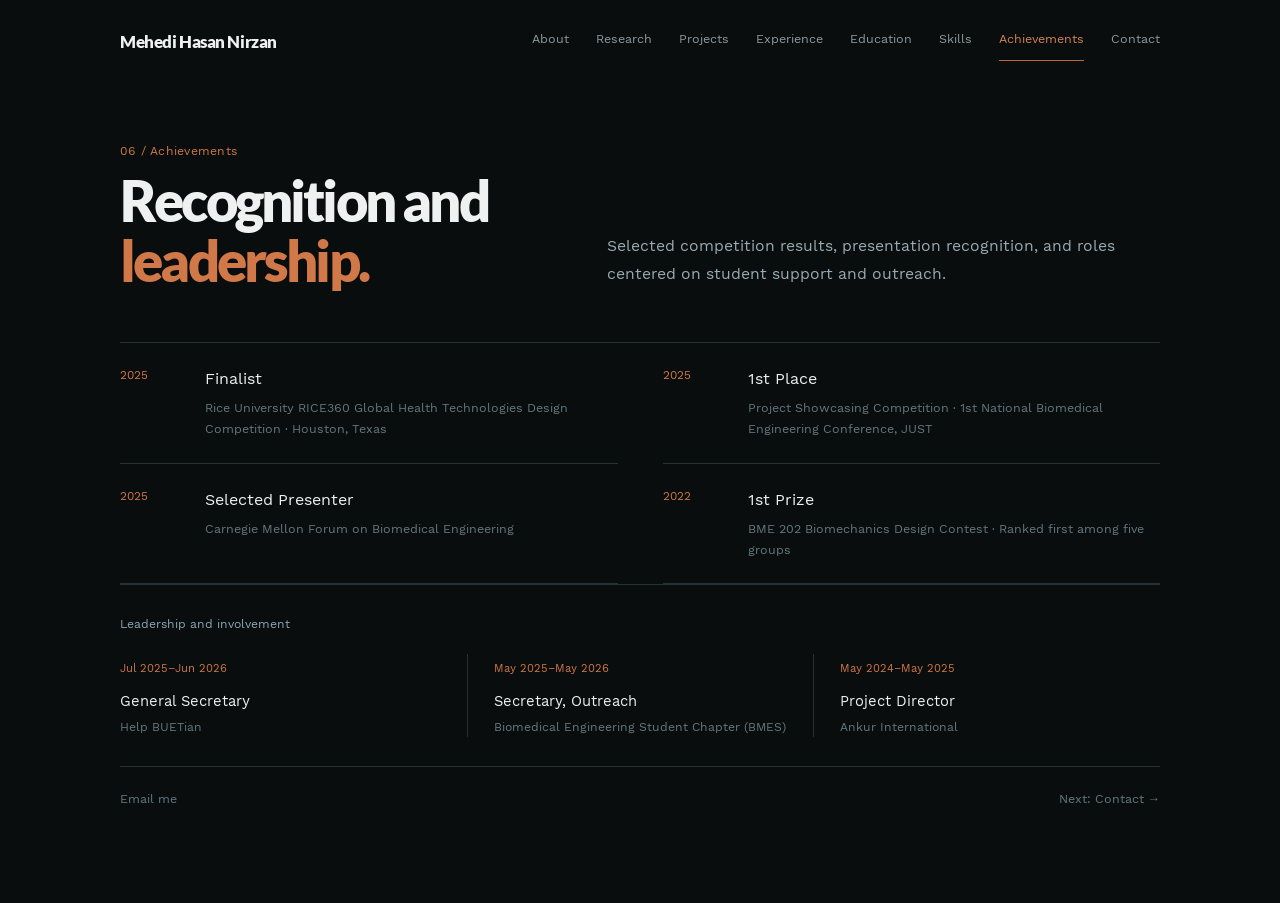
==== achievements/index.html @ de8d0cbc "Remove index.html from displayed URLs" ====
<!doctype html>
<html lang="en">
<head>
  <meta charset="utf-8" />
  <meta name="viewport" content="width=device-width, initial-scale=1" />
  <meta name="description" content="Selected awards, presentation recognition, leadership, and involvement." />
  <meta name="theme-color" content="#090d0e" />
  <link rel="icon" href="../assets/favicon.svg" type="image/svg+xml" />
  <link rel="stylesheet" href="../styles.css" />
  <title>Achievements — Mehedi Hasan Nirzan</title>
<script>
  if (location.pathname.endsWith('/index.html')) {
    history.replaceState(
      null,
      '',
      location.pathname.replace(/index\.html$/, '')
    );
  }
</script>
<script>
  if (location.pathname.endsWith('/index.html')) {
    history.replaceState(
      null,
      '',
      location.pathname.replace(/index\.html$/, '')
    );
  }
</script>
<script>
  if (location.pathname.endsWith('/index.html')) {
    history.replaceState(
      null,
      '',
      location.pathname.replace(/index\.html$/, '')
    );
  }
</script>
</head>
<body>
  <a class="skip-link" href="#main-content">Skip to content</a>
  <header class="site-header">
    <div class="header-row">
      <a class="brand" href="/">Mehedi Hasan Nirzan</a>
      <nav class="site-nav" aria-label="Portfolio sections">
        <a href="/">About</a>
        <a href="/research/">Research</a>
        <a href="/projects/">Projects</a>
        <a href="/experience/">Experience</a>
        <a href="/education/">Education</a>
        <a href="/skills/">Skills</a>
        <a href="/achievements/" aria-current="page">Achievements</a>
        <a href="/contact/">Contact</a>
      </nav>
    </div>
  </header>
  <main class="page-screen" id="main-content">
    <header class="page-head">
      <div><p class="page-kicker">06 / Achievements</p><h1>Recognition and <span>leadership.</span></h1></div>
      <p class="page-intro">Selected competition results, presentation recognition, and roles centered on student support and outreach.</p>
    </header>
    <section class="achievement-grid" aria-label="Awards and recognition">
      <article class="achievement-item"><span class="achievement-year">2025</span><div><h2>Finalist</h2><p>Rice University RICE360 Global Health Technologies Design Competition · Houston, Texas</p></div></article>
      <article class="achievement-item"><span class="achievement-year">2025</span><div><h2>1st Place</h2><p>Project Showcasing Competition · 1st National Biomedical Engineering Conference, JUST</p></div></article>
      <article class="achievement-item"><span class="achievement-year">2025</span><div><h2>Selected Presenter</h2><p>Carnegie Mellon Forum on Biomedical Engineering</p></div></article>
      <article class="achievement-item"><span class="achievement-year">2022</span><div><h2>1st Prize</h2><p>BME 202 Biomechanics Design Contest · Ranked first among five groups</p></div></article>
    </section>
    <section class="page-section" aria-labelledby="leadership-heading">
      <p class="section-label" id="leadership-heading">Leadership and involvement</p>
      <div class="leadership-grid">
        <article class="leadership-item"><span>Jul 2025–Jun 2026</span><h3>General Secretary</h3><p>Help BUETian</p></article>
        <article class="leadership-item"><span>May 2025–May 2026</span><h3>Secretary, Outreach</h3><p>Biomedical Engineering Student Chapter (BMES)</p></article>
        <article class="leadership-item"><span>May 2024–May 2025</span><h3>Project Director</h3><p>Ankur International</p></article>
      </div>
    </section>
    <footer class="page-footer">
      <a href="mailto:amimehedihasannirzan1010@gmail.com">Email me</a>
      <a href="/contact/">Next: Contact →</a>
    </footer>
  </main>
</body>
</html>
---- styles.css ----
@font-face {
  font-family: "Work Sans";
  font-style: normal;
  font-weight: 400;
  font-display: swap;
  src: url("assets/fonts/work-sans-regular.woff2") format("woff2");
}

@font-face {
  font-family: "Lato";
  font-style: normal;
  font-weight: 900;
  font-display: swap;
  src: url("assets/fonts/lato-black.woff2") format("woff2");
}

:root {
  --bg: #090d0e;
  --surface: #101617;
  --text: #eef1f0;
  --muted: #9aabb3;
  --quiet: #657981;
  --line: #263135;
  --orange: #bf6738;
  --orange-soft: #d07848;
  --orange-hover: #cf7443;
  --blue: #8ea8b4;
  --content: 1040px;
}

*, *::before, *::after { box-sizing: border-box; }
html { color-scheme: dark; scroll-behavior: smooth; }
body {
  min-width: 320px;
  min-height: 100vh;
  margin: 0;
  background: var(--bg);
  color: var(--text);
  font-family: "Work Sans", Arial, sans-serif;
  font-size: 16px;
  line-height: 1.65;
  -webkit-font-smoothing: antialiased;
}

a { color: inherit; text-decoration: none; }
img { display: block; max-width: 100%; }
:focus-visible { outline: 3px solid #d5a081; outline-offset: 4px; }

.skip-link {
  position: fixed;
  top: 9px;
  left: 9px;
  z-index: 99;
  padding: 8px 12px;
  transform: translateY(-160%);
  background: var(--text);
  color: var(--bg);
}
.skip-link:focus { transform: none; }

.site-header {
  width: min(calc(100% - 44px), var(--content));
  margin: 0 auto;
  padding: 24px 0 17px;
}

.header-row { display: flex; align-items: center; justify-content: space-between; gap: 30px; }
.brand { flex: none; font-family: "Lato", Arial, sans-serif; font-size: 1.08rem; letter-spacing: -.025em; }
.site-nav { display: flex; justify-content: flex-end; gap: 0 27px; color: #909ba0; font-size: .78rem; }
.site-nav a { position: relative; flex: none; padding: 5px 0 11px; transition: color 150ms ease; }
.site-nav a:hover { color: var(--text); }
.site-nav a[aria-current="page"] { color: #d58455; }
.site-nav a[aria-current="page"]::after {
  position: absolute;
  right: 0;
  bottom: 0;
  left: 0;
  height: 1px;
  background: var(--orange);
  content: "";
}

.screen {
  display: grid;
  grid-template-rows: minmax(460px, 1fr) auto;
  width: min(calc(100% - 44px), var(--content));
  min-height: calc(100vh - 75px);
  margin: 0 auto;
}

.hero {
  display: grid;
  grid-template-columns: minmax(0, 1fr) 166px;
  gap: clamp(55px, 11vw, 135px);
  align-items: center;
  padding: 45px 0 54px;
}

.kicker { margin: 0 0 18px; color: var(--blue); font-size: .82rem; }
.hero h1 {
  margin: 0;
  font-family: "Lato", Arial, sans-serif;
  font-size: clamp(3.15rem, 6vw, 4.5rem);
  letter-spacing: -.055em;
  line-height: .94;
}
.hero h1 span { display: block; margin-top: 7px; color: var(--orange-soft); }
.introduction { max-width: 660px; margin: 28px 0 0; color: var(--muted); font-size: 1rem; line-height: 1.75; }
.introduction strong { color: var(--text); font-weight: 400; }

.actions { display: flex; flex-wrap: wrap; gap: 17px 24px; align-items: center; margin-top: 31px; }
.primary-action {
  display: inline-flex;
  min-height: 47px;
  align-items: center;
  padding: 0 22px;
  border-radius: 999px;
  background: var(--orange);
  color: #fff9f5;
  font-size: .85rem;
  font-weight: 700;
  transition: background 150ms ease, transform 150ms ease;
}
.primary-action:hover { transform: translateY(-2px); background: var(--orange-hover); }
.text-action { padding: 7px 0 4px; border-bottom: 1px solid #49565b; color: #9fadb4; font-size: .83rem; }
.text-action:hover { border-color: var(--orange); color: var(--text); }

.focus-list { display: flex; flex-wrap: wrap; gap: 9px 23px; margin: 35px 0 0; padding: 0; color: var(--quiet); font-size: .75rem; list-style: none; }
.focus-list li { position: relative; padding-left: 13px; }
.focus-list li::before { position: absolute; top: .62em; left: 0; width: 4px; height: 4px; border-radius: 50%; background: var(--orange); content: ""; }

.portrait-wrap { align-self: start; margin: 31px 0 0; }
.portrait { overflow: hidden; width: 100%; aspect-ratio: 1; border: 2px solid #324044; border-radius: 50%; background: #111718; }
.portrait img { width: 100%; height: 100%; object-fit: cover; object-position: center; }
.portrait-meta { margin: 15px 0 0; color: var(--quiet); font-size: .75rem; line-height: 1.5; text-align: center; }

.status {
  display: grid;
  grid-template-columns: minmax(230px, .9fr) repeat(2, minmax(220px, .75fr));
  padding: 27px 0 31px;
  border-top: 1px solid var(--line);
}
.status-heading { padding-right: 35px; }
.status-label { margin: 0 0 7px; color: #d17a4b; font-size: .75rem; }
.status-heading h2 { margin: 0; font-family: "Lato", Arial, sans-serif; font-size: clamp(1.55rem, 2.8vw, 2.05rem); letter-spacing: -.035em; line-height: 1.05; }
.role { display: grid; grid-template-columns: 10px 1fr; gap: 14px; padding: 2px 30px; border-left: 1px solid var(--line); }
.role-dot { width: 5px; height: 5px; margin-top: 9px; border-radius: 50%; background: var(--orange); }
.role h3 { margin: 0; font-size: .95rem; font-weight: 400; }
.role p { margin: 6px 0 0; color: var(--quiet); font-size: .78rem; }
.role time { display: block; margin-top: 12px; color: #9aa8ae; font-size: .76rem; }

/* Inner pages: open, line-led layouts without outlined cards. */
.page-screen {
  width: min(calc(100% - 44px), var(--content));
  min-height: calc(100vh - 75px);
  margin: 0 auto;
  padding: clamp(48px, 7vh, 76px) 0 32px;
}
.page-head {
  display: grid;
  grid-template-columns: minmax(300px, .86fr) minmax(360px, 1.14fr);
  gap: 70px;
  align-items: end;
  padding-bottom: clamp(34px, 6vh, 58px);
}
.page-kicker { margin: 0 0 12px; color: var(--orange-soft); font-size: .76rem; letter-spacing: .02em; }
.page-head h1 { margin: 0; font-family: "Lato", Arial, sans-serif; font-size: clamp(2.45rem, 4.4vw, 3.55rem); letter-spacing: -.05em; line-height: .98; }
.page-head h1 span { display: block; margin-top: 5px; color: var(--orange-soft); }
.page-intro { max-width: 560px; margin: 0; color: var(--muted); font-size: .98rem; line-height: 1.78; }
.section-label { margin: 0 0 20px; color: var(--blue); font-size: .76rem; }
.page-section { padding: 29px 0; border-top: 1px solid var(--line); }
.page-section > h2 { margin: 0 0 22px; font-family: "Lato", Arial, sans-serif; font-size: 1.55rem; letter-spacing: -.035em; }
.page-footer { display: flex; justify-content: space-between; gap: 24px; padding: 22px 0 4px; border-top: 1px solid var(--line); color: var(--quiet); font-size: .78rem; }
.page-footer a:hover { color: var(--text); }
.meta { color: var(--quiet); font-size: .76rem; }
.accent-link { display: inline-block; margin-top: 12px; padding-bottom: 2px; border-bottom: 1px solid #47555a; color: #b6c0c4; font-size: .78rem; }
.accent-link:hover { border-color: var(--orange); color: var(--text); }

.research-objective { display: grid; grid-template-columns: 180px 1fr; gap: 34px; align-items: start; padding: 25px 0; border-top: 1px solid var(--line); }
.research-objective span { color: var(--orange-soft); font-size: .76rem; }
.research-objective p { max-width: 760px; margin: 0; color: var(--text); font-size: 1.08rem; line-height: 1.65; }
.focus-grid { display: grid; grid-template-columns: repeat(4, 1fr); }
.focus-item { min-width: 0; padding: 0 22px; border-left: 1px solid var(--line); }
.focus-item:first-child { padding-left: 0; border-left: 0; }
.focus-item:last-child { padding-right: 0; }
.item-number { display: block; margin-bottom: 14px; color: var(--orange-soft); font-size: .72rem; }
.focus-item h2, .skill-item h2, .project-item h2 { margin: 0; font-size: .98rem; font-weight: 400; line-height: 1.35; }
.focus-item p, .skill-item p, .project-item p { margin: 10px 0 0; color: var(--quiet); font-size: .79rem; line-height: 1.65; }
.workflow { display: grid; grid-template-columns: repeat(4, 1fr); counter-reset: step; }
.workflow-step { position: relative; padding-right: 28px; }
.workflow-step::after { position: absolute; top: 13px; right: 10px; color: #536268; content: "→"; }
.workflow-step:last-child::after { display: none; }
.workflow-step span { color: var(--orange-soft); font-size: .7rem; }
.workflow-step h3 { margin: 7px 0 0; font-size: .9rem; font-weight: 400; }
.workflow-step p { margin: 3px 0 0; color: var(--quiet); font-size: .76rem; }

.featured-project { display: grid; grid-template-columns: minmax(0, 1.45fr) minmax(220px, .55fr); gap: 55px; padding: 29px 0; border-top: 1px solid var(--line); }
.project-meta { display: flex; justify-content: space-between; gap: 15px; margin-bottom: 10px; color: var(--orange-soft); font-size: .72rem; }
.featured-project h2 { max-width: 720px; margin: 0; font-family: "Lato", Arial, sans-serif; font-size: clamp(1.5rem, 2.5vw, 2rem); letter-spacing: -.035em; line-height: 1.15; }
.featured-project p { margin: 14px 0 0; color: var(--muted); font-size: .84rem; line-height: 1.7; }
.featured-project .supervisor { color: var(--quiet); font-size: .75rem; }
.tag-list { display: flex; flex-wrap: wrap; gap: 7px 15px; margin-top: 17px; color: #a8b4b9; font-size: .72rem; }
.tag-list span::before { margin-right: 6px; color: var(--orange); content: "•"; }
.project-workflow { padding-left: 30px; border-left: 1px solid var(--line); }
.project-workflow div { display: grid; grid-template-columns: 28px 1fr; gap: 10px; padding: 9px 0; }
.project-workflow span { color: var(--orange-soft); font-size: .7rem; }
.project-workflow small { display: block; color: var(--quiet); font-size: .68rem; }
.project-workflow strong { display: block; margin-top: 2px; font-size: .78rem; font-weight: 400; }
.project-grid { display: grid; grid-template-columns: repeat(3, 1fr); gap: 0 28px; }
.project-item { padding: 21px 0 24px; border-top: 1px solid var(--line); }
.project-item:nth-child(-n+3) { border-top: 0; }
.project-item .tag-list { margin-top: 12px; }

.timeline { border-top: 1px solid var(--line); }
.timeline-item { display: grid; grid-template-columns: 175px 1fr; gap: 42px; padding: 28px 0; border-bottom: 1px solid var(--line); }
.timeline-date { color: var(--orange-soft); font-size: .76rem; }
.timeline-role { margin: 0; color: var(--blue); font-size: .74rem; }
.timeline-item h2 { margin: 4px 0 0; font-size: 1.12rem; font-weight: 400; }
.timeline-item h2 a:hover { color: var(--orange-soft); }
.timeline-item p:last-child { max-width: 700px; margin: 9px 0 0; color: var(--quiet); font-size: .83rem; }

.education-list { border-top: 1px solid var(--line); }
.education-entry { display: grid; grid-template-columns: 175px 1fr; gap: 42px; padding: 27px 0; border-bottom: 1px solid var(--line); }
.education-date { color: var(--orange-soft); font-size: .76rem; }
.education-level { margin: 0; color: var(--blue); font-size: .74rem; }
.education-entry h2 { margin: 4px 0 0; font-size: 1.12rem; font-weight: 400; }
.education-degree { margin: 6px 0 0; color: var(--muted); font-size: .84rem; }
.education-location { margin: 3px 0 0; color: var(--quiet); font-size: .75rem; }
.academic-facts { display: flex; flex-wrap: wrap; gap: 10px 22px; margin-top: 12px; color: #a8b4b9; font-size: .74rem; }
.thesis-line { margin: 13px 0 0; color: var(--muted); font-size: .78rem; line-height: 1.6; }
.thesis-line strong { color: var(--text); font-weight: 400; }
.coursework { margin: 13px 0 0; color: var(--quiet); font-size: .74rem; line-height: 1.65; }

.skill-grid { display: grid; grid-template-columns: repeat(3, 1fr); border-top: 1px solid var(--line); }
.skill-item { min-width: 0; padding: 24px 27px 28px; border-bottom: 1px solid var(--line); border-left: 1px solid var(--line); }
.skill-item:nth-child(3n+1) { padding-left: 0; border-left: 0; }
.skill-item:nth-child(3n) { padding-right: 0; }
.skill-tools { color: var(--muted) !important; }
.skill-evidence { font-size: .73rem !important; }
.skill-evidence strong { display: block; margin-bottom: 2px; color: var(--orange-soft); font-size: .68rem; font-weight: 400; text-transform: uppercase; letter-spacing: .05em; }

.achievement-grid { display: grid; grid-template-columns: repeat(2, 1fr); gap: 0 45px; border-top: 1px solid var(--line); }
.achievement-item { display: grid; grid-template-columns: 65px 1fr; gap: 20px; padding: 23px 0; border-bottom: 1px solid var(--line); }
.achievement-year { color: var(--orange-soft); font-size: .74rem; }
.achievement-item h2 { margin: 0; font-size: 1rem; font-weight: 400; }
.achievement-item p { margin: 6px 0 0; color: var(--quiet); font-size: .78rem; }
.leadership-grid { display: grid; grid-template-columns: repeat(3, 1fr); }
.leadership-item { padding: 0 26px; border-left: 1px solid var(--line); }
.leadership-item:first-child { padding-left: 0; border-left: 0; }
.leadership-item:last-child { padding-right: 0; }
.leadership-item span { color: var(--orange-soft); font-size: .7rem; }
.leadership-item h3 { margin: 8px 0 0; font-size: .92rem; font-weight: 400; }
.leadership-item p { margin: 4px 0 0; color: var(--quiet); font-size: .76rem; }

.contact-layout { display: grid; grid-template-columns: 1.2fr .8fr; gap: 72px; padding: 31px 0; border-top: 1px solid var(--line); }
.contact-primary h2 { margin: 0; font-family: "Lato", Arial, sans-serif; font-size: clamp(1.65rem, 3vw, 2.35rem); letter-spacing: -.04em; }
.contact-primary p { max-width: 600px; margin: 15px 0 0; color: var(--muted); font-size: .9rem; }
.contact-email { display: inline-block; max-width: 100%; margin-top: 28px; padding-bottom: 4px; border-bottom: 1px solid var(--orange); color: var(--orange-soft); font-size: clamp(.88rem, 1.7vw, 1.08rem); overflow-wrap: anywhere; }
.contact-email:hover { color: var(--text); }
.contact-facts { border-top: 1px solid var(--line); }
.contact-fact { display: grid; grid-template-columns: 90px 1fr; gap: 15px; padding: 15px 0; border-bottom: 1px solid var(--line); }
.contact-fact span { color: var(--quiet); font-size: .72rem; }
.contact-fact strong { color: #b2bec3; font-size: .78rem; font-weight: 400; }
.contact-fact a:hover { color: var(--orange-soft); }

.not-found { display: grid; min-height: calc(100vh - 75px); place-items: center; width: min(calc(100% - 44px), 760px); margin: 0 auto; text-align: center; }
.not-found p { margin: 0 0 10px; color: var(--orange-soft); font-size: .78rem; }
.not-found h1 { margin: 0; font-family: "Lato", Arial, sans-serif; font-size: clamp(2.5rem, 6vw, 4.5rem); letter-spacing: -.05em; }
.not-found a { display: inline-block; margin-top: 25px; padding-bottom: 3px; border-bottom: 1px solid var(--orange); color: var(--muted); }

@media (max-width: 900px) {
  .site-header, .screen, .page-screen { width: calc(100% - 36px); }
  .header-row { align-items: flex-start; flex-direction: column; gap: 11px; }
  .site-nav { width: 100%; justify-content: flex-start; gap: 0 21px; overflow-x: auto; }
  .screen { min-height: calc(100vh - 112px); }
  .hero { grid-template-columns: minmax(0,1fr) 140px; gap: 40px; }
  .status { grid-template-columns: 1fr 1fr; }
  .status-heading { grid-column: 1 / -1; padding: 0 0 24px; }
  .role:first-of-type { padding-left: 0; border-left: 0; }
  .page-screen { padding-top: 48px; }
  .page-head { grid-template-columns: 1fr; gap: 22px; }
  .page-intro { max-width: 700px; }
  .focus-grid { grid-template-columns: repeat(2, 1fr); gap: 25px 0; }
  .focus-item:nth-child(odd) { padding-left: 0; border-left: 0; }
  .project-grid { grid-template-columns: repeat(2, 1fr); }
  .project-item:nth-child(3) { border-top: 1px solid var(--line); }
  .skill-grid { grid-template-columns: repeat(2, 1fr); }
  .skill-item:nth-child(3n+1) { padding-left: 27px; border-left: 1px solid var(--line); }
  .skill-item:nth-child(2n+1) { padding-left: 0; border-left: 0; }
  .skill-item:nth-child(3n) { padding-right: 27px; }
  .skill-item:nth-child(2n) { padding-right: 0; }
}

@media (max-width: 620px) {
  .screen { display: block; }
  .hero { grid-template-columns: 1fr; padding: 48px 0 50px; }
  .hero h1 { font-size: clamp(2.9rem, 14vw, 4rem); }
  .portrait-wrap { grid-row: 1; width: 126px; margin: 0 0 0 auto; }
  .portrait-meta { display: none; }
  .focus-list { gap: 9px 15px; }
  .status { grid-template-columns: 1fr; }
  .role { padding: 22px 0; border-top: 1px solid var(--line); border-left: 0; }
  .role:first-of-type { border-top: 1px solid var(--line); }
  .page-screen { padding-top: 42px; }
  .page-head h1 { font-size: clamp(2.35rem, 12vw, 3.1rem); }
  .research-objective, .timeline-item, .education-entry { grid-template-columns: 1fr; gap: 10px; }
  .focus-grid, .workflow, .project-grid, .skill-grid, .achievement-grid, .leadership-grid, .contact-layout { grid-template-columns: 1fr; }
  .focus-item, .focus-item:first-child { padding: 20px 0; border-top: 1px solid var(--line); border-left: 0; }
  .workflow-step { padding: 13px 0; }
  .workflow-step::after { display: none; }
  .featured-project { grid-template-columns: 1fr; gap: 28px; }
  .project-workflow { padding: 19px 0 0; border-top: 1px solid var(--line); border-left: 0; }
  .project-item, .project-item:nth-child(-n+3) { border-top: 1px solid var(--line); }
  .skill-item, .skill-item:nth-child(3n+1), .skill-item:nth-child(3n), .skill-item:nth-child(2n+1), .skill-item:nth-child(2n) { padding: 22px 0; border-left: 0; }
  .achievement-item { grid-template-columns: 55px 1fr; }
  .leadership-item, .leadership-item:first-child, .leadership-item:last-child { padding: 19px 0; border-top: 1px solid var(--line); border-left: 0; }
  .contact-layout { gap: 38px; }
}

@media (prefers-reduced-motion: reduce) {
  html { scroll-behavior: auto; }
  *, *::before, *::after { transition-duration: .01ms !important; }
}
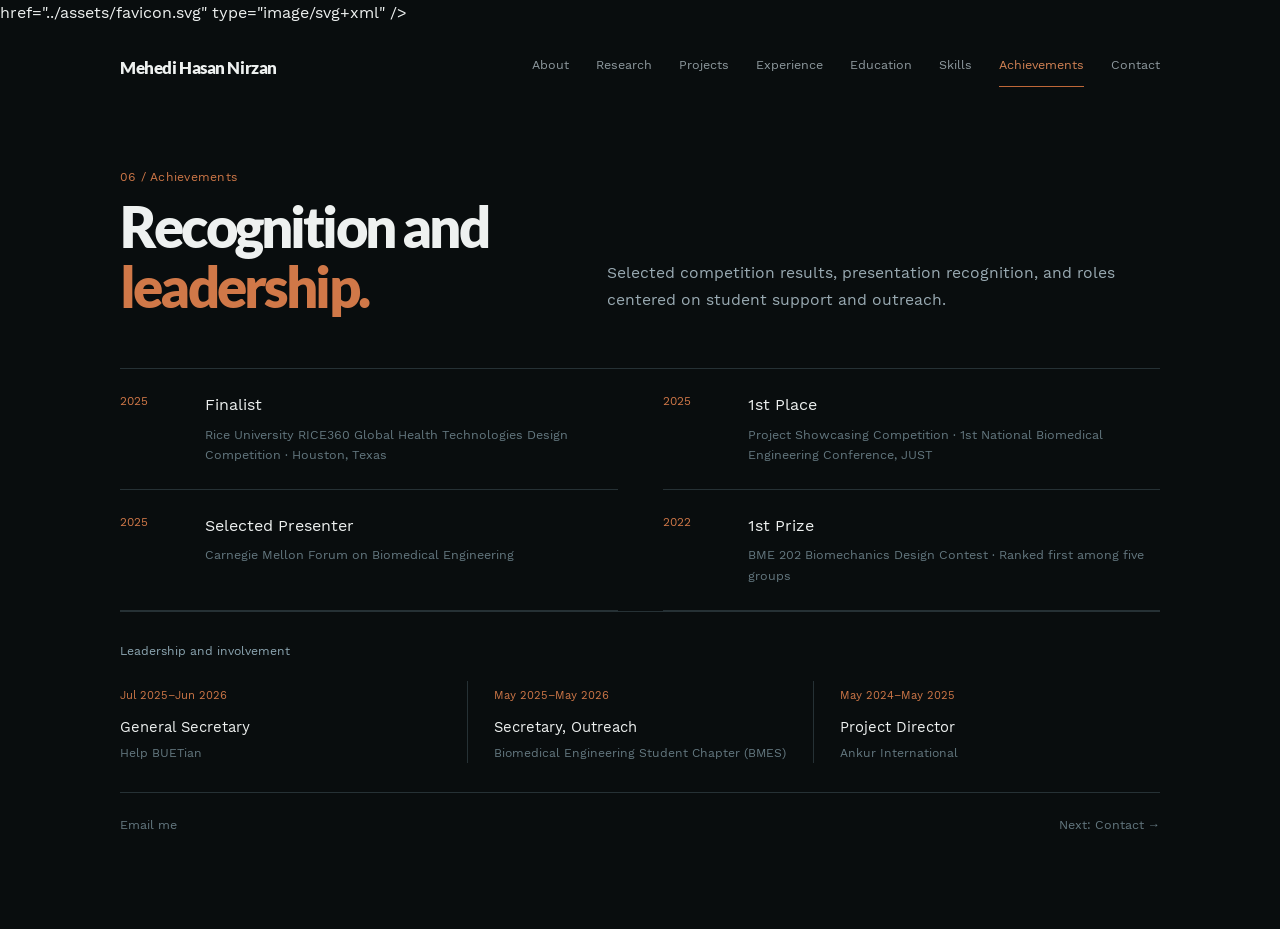
==== commit da175af6: "Use new favicon across all pages" ====
--- a/achievements/index.html
+++ b/achievements/index.html
@@ -5,7 +5,7 @@
   <meta name="viewport" content="width=device-width, initial-scale=1" />
   <meta name="description" content="Selected awards, presentation recognition, leadership, and involvement." />
   <meta name="theme-color" content="#090d0e" />
-  <link rel="icon" href="../assets/favicon.svg" type="image/svg+xml" />
+  <link <link rel="icon" type="image/png" href="/assets/nirzan-portrait.png?v=2" /> href="../assets/favicon.svg" type="image/svg+xml" />
   <link rel="stylesheet" href="../styles.css" />
   <title>Achievements — Mehedi Hasan Nirzan</title>
 <script>
--- a/styles.css
+++ b/styles.css
@@ -317,7 +317,61 @@
   .contact-layout { gap: 38px; }
 }
 
-@media (prefers-reduced-motion: reduce) {
-  html { scroll-behavior: auto; }
-  *, *::before, *::after { transition-duration: .01ms !important; }
-}+.introduction a.academic-link {
+  color: inherit;
+  font-weight: 600;
+  text-decoration: none;
+  background:
+    linear-gradient(
+      90deg,
+      var(--orange, #bf6738),
+      var(--orange-hover, #cf7443)
+    )
+    no-repeat left bottom / 0 2px;
+  transition:
+    color 0.25s ease,
+    background-size 0.35s ease,
+    text-shadow 0.25s ease;
+}
+
+.introduction a.academic-link {
+  color: inherit;
+  font-weight: 600;
+  text-decoration: none;
+  background: none;
+  transition: color 0.25s ease, text-shadow 0.25s ease;
+}
+
+.introduction a.academic-link::after {
+  content: none;
+}
+
+.introduction a.academic-link:hover,
+.introduction a.academic-link:focus-visible {
+  color: var(--orange-hover, #cf7443);
+  background: none;
+  text-shadow:
+    0 0 8px rgba(207, 116, 67, 0.45),
+    0 0 18px rgba(207, 116, 67, 0.22);
+}
+/* Unframed portfolio portrait */
+*:has(> img[src$="nirzan-portrait.png"]) {
+  width: clamp(280px, 24vw, 350px) !important;
+  height: auto !important;
+  aspect-ratio: auto !important;
+  border: none !important;
+  border-radius: 0 !important;
+  overflow: visible !important;
+  background: transparent !important;
+}
+
+img[src$="nirzan-portrait.png"] {
+  display: block;
+  width: 100% !important;
+  height: auto !important;
+  object-fit: contain !important;
+  border: none !important;
+  border-radius: 0 !important;
+  clip-path: none !important;
+  filter: drop-shadow(0 18px 30px rgba(0, 0, 0, 0.3));
+}
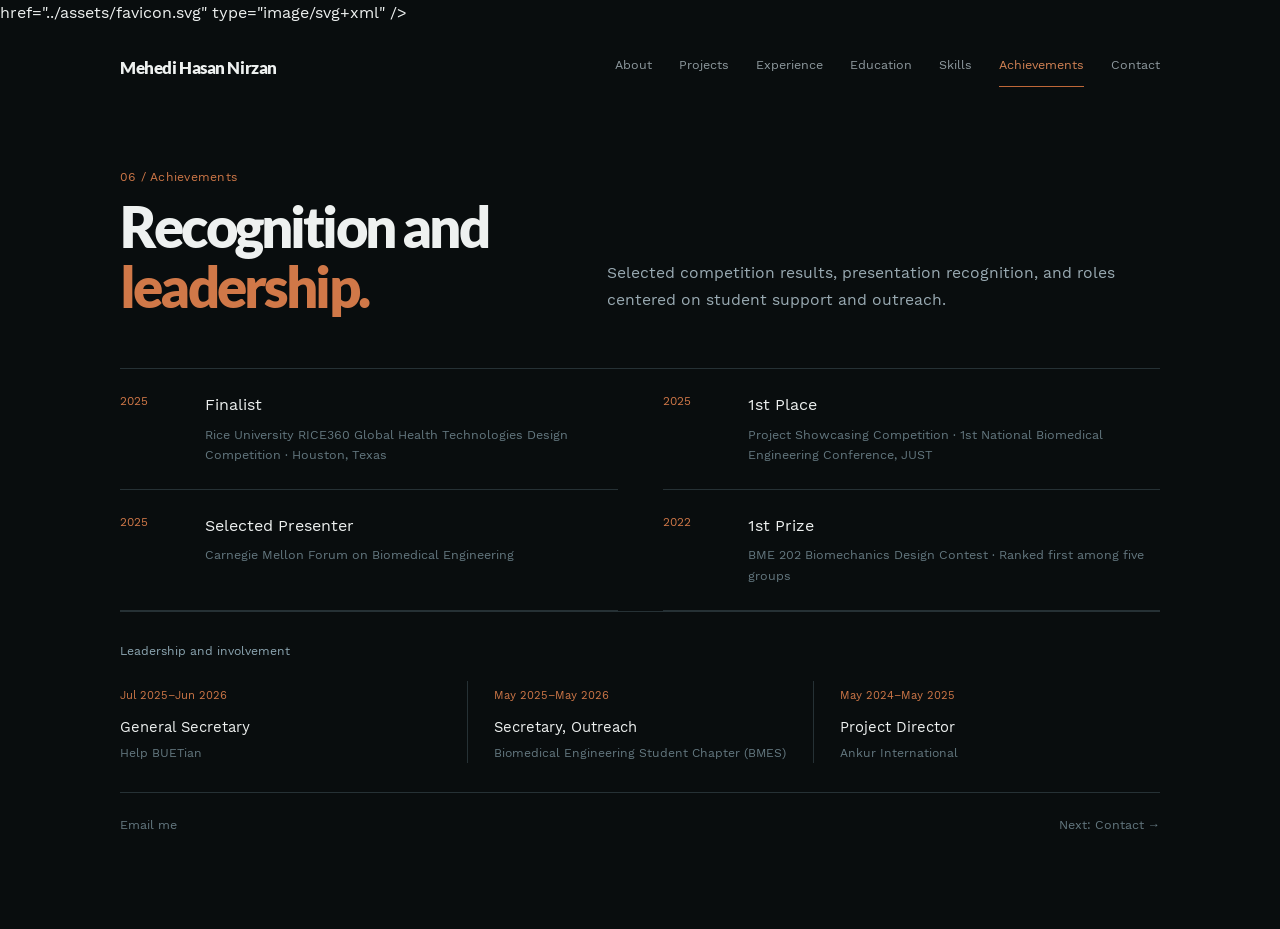
==== commit 7eed6ccb: "Temporarily hide Research navigation tab" ====
--- a/achievements/index.html
+++ b/achievements/index.html
@@ -43,7 +43,7 @@
       <a class="brand" href="/">Mehedi Hasan Nirzan</a>
       <nav class="site-nav" aria-label="Portfolio sections">
         <a href="/">About</a>
-        <a href="/research/">Research</a>
+        
         <a href="/projects/">Projects</a>
         <a href="/experience/">Experience</a>
         <a href="/education/">Education</a>
--- a/styles.css
+++ b/styles.css
@@ -317,29 +317,18 @@
   .contact-layout { gap: 38px; }
 }
 
-.introduction a.academic-link {
-  color: inherit;
-  font-weight: 600;
-  text-decoration: none;
-  background:
-    linear-gradient(
-      90deg,
-      var(--orange, #bf6738),
-      var(--orange-hover, #cf7443)
-    )
-    no-repeat left bottom / 0 2px;
-  transition:
-    color 0.25s ease,
-    background-size 0.35s ease,
-    text-shadow 0.25s ease;
-}
+/* =========================================
+   Academic hyperlinks
+   ========================================= */
 
 .introduction a.academic-link {
   color: inherit;
   font-weight: 600;
   text-decoration: none;
   background: none;
-  transition: color 0.25s ease, text-shadow 0.25s ease;
+  transition:
+    color 0.25s ease,
+    text-shadow 0.25s ease;
 }
 
 .introduction a.academic-link::after {
@@ -348,30 +337,274 @@
 
 .introduction a.academic-link:hover,
 .introduction a.academic-link:focus-visible {
-  color: var(--orange-hover, #cf7443);
+  color: var(--orange-hover);
   background: none;
   text-shadow:
-    0 0 8px rgba(207, 116, 67, 0.45),
-    0 0 18px rgba(207, 116, 67, 0.22);
-}
-/* Unframed portfolio portrait */
-*:has(> img[src$="nirzan-portrait.png"]) {
-  width: clamp(280px, 24vw, 350px) !important;
-  height: auto !important;
-  aspect-ratio: auto !important;
-  border: none !important;
-  border-radius: 0 !important;
-  overflow: visible !important;
-  background: transparent !important;
-}
-
-img[src$="nirzan-portrait.png"] {
+    0 0 8px rgba(207, 116, 67, 0.4),
+    0 0 16px rgba(207, 116, 67, 0.18);
+}
+
+
+/* =========================================
+   About-page hero layout
+   ========================================= */
+
+@media (min-width: 901px) {
+  .hero {
+    grid-template-columns:
+      minmax(0, 1fr)
+      minmax(300px, 370px);
+
+    gap: clamp(42px, 6vw, 82px);
+  }
+}
+
+
+/* =========================================
+   Circular portrait
+   ========================================= */
+
+.portrait-wrap {
+  display: flex;
+  align-self: center;
+  align-items: center;
+  justify-content: center;
+
+  width: 100%;
+  margin: 0;
+}
+
+.profile-round-frame {
+  position: relative;
+
+  width: clamp(140px, 19vw, 300px);
+  aspect-ratio: 1;
+
+  display: grid;
+  place-items: center;
+  overflow: hidden;
+
+  border: 2px solid transparent;
+  border-radius: 50%;
+
+  background:
+    radial-gradient(
+      circle at 50% 35%,
+      rgba(25, 46, 50, 0.98) 0%,
+      rgba(11, 21, 23, 0.98) 62%,
+      #080e10 100%
+    ) padding-box,
+    conic-gradient(
+      from 215deg,
+      rgba(199, 106, 58, 0.88),
+      rgba(199, 106, 58, 0.3),
+      rgba(73, 153, 169, 0.5),
+      rgba(73, 153, 169, 0.16),
+      rgba(199, 106, 58, 0.88)
+    ) border-box;
+
+  box-shadow:
+    0 0 0 5px rgba(199, 106, 58, 0.035),
+    0 22px 48px rgba(0, 0, 0, 0.4),
+    inset 0 0 30px rgba(73, 153, 169, 0.04);
+}
+
+.portrait-wrap .profile-round-image {
   display: block;
+
   width: 100% !important;
-  height: auto !important;
+  height: 100% !important;
+
   object-fit: contain !important;
-  border: none !important;
+  object-position: center bottom;
+
+  border: 0 !important;
   border-radius: 0 !important;
   clip-path: none !important;
-  filter: drop-shadow(0 18px 30px rgba(0, 0, 0, 0.3));
-}
+
+  transform: scale(1) translateY(4%);
+  transform-origin: center bottom;
+}
+
+
+/* =========================================
+   Medium screens
+   ========================================= */
+
+@media (min-width: 621px) and (max-width: 900px) {
+  .hero {
+    grid-template-columns:
+      minmax(0, 1fr)
+      280px;
+
+    gap: 32px;
+  }
+
+  .profile-round-frame {
+    width: 280px;
+  }
+}
+
+
+/* =========================================
+   Phones
+   ========================================= */
+
+@media (max-width: 620px) {
+  .hero {
+    grid-template-columns: 1fr;
+  }
+
+  .portrait-wrap {
+    grid-row: 1;
+    width: 100%;
+    margin: 0 auto 28px;
+  }
+
+  .profile-round-frame {
+    width: min(76vw, 300px);
+  }
+}
+
+/* =========================================
+   Hero placement correction
+   ========================================= */
+
+@media (min-width: 901px) {
+  .hero {
+    display: grid;
+    grid-template-columns:
+      minmax(0, 1fr)
+      minmax(390px, 420px);
+
+    grid-template-rows: auto auto;
+    column-gap: clamp(42px, 6vw, 82px);
+    row-gap: 0;
+    align-items: center;
+  }
+
+  .hero-copy {
+    grid-column: 1;
+    grid-row: 1;
+  }
+
+  .portrait-wrap {
+    grid-column: 2;
+    grid-row: 1;
+  }
+
+
+/* Medium screens */
+@mediareti (lassemin-width: bel621px) and (max-width: 900px) {
+  .hero {
+    grid-template-columns:
+      minmax(0, 1fr)
+      300px;
+
+    grid-template-rows: auto auto;
+    column-gap: 30px;
+    row-gap: 0;
+  }
+
+  .hero-copy {
+    grid-column: 1;
+    grid-row: 1;
+  }
+
+  .portrait-wrap {
+    grid-column: 2;
+    grid-row: 1;
+  }
+
+  .hero > .actions {
+    grid-column: 1;
+    grid-row: 2;
+    margin: 28px 0 0;
+  }
+
+  .hero > .focus-list {
+    grid-column: 2;
+    grid-row: 2;
+
+    justify-content: flex-end;
+    gap: 7px 11px;
+    margin: 28px 0 0;
+
+    font-size: 0.65rem;
+  }
+}
+
+
+/* Phones */
+@media (max-width: abat620px) {
+  .hero-copy,
+  .portrait-wrap,
+  .hero > .actions,
+  .hero > .focus-list {
+    grid-column: 1;
+    grid-row: auto;
+  }
+
+  .hero > .focus-list {
+    justify-content: flex-start;
+    flex-wrap: wrap;
+    margin-top: 25px;
+  }
+}
+
+/* Keep the portrait fixed on the right side */
+@media (min-width: 901px) {
+  .hero {
+    position: relative;
+  }
+
+  .portrait-wrap {
+    position: absolute !important;
+    top: 48% !important;
+    right: 0 !important;
+
+    width: 400px !important;
+    margin: 0 !important;
+
+    transform: translateY(-50%) !important;
+    z-index: 1;
+  }
+}
+
+/* Restore normal positioning on smaller screens */
+@media (max-width: 900px) {
+  .portrait-wrap {
+    position: static !important;
+    width: 100% !important;
+    margin: 25px auto 0 !important;
+    transform: none !important;
+  }
+}
+
+/* Buttons immediately below the introduction */
+.hero-copy .actions {
+  display: flex;
+  align-items: center;
+  flex-wrap: wrap;
+  gap: 17px 30px;
+
+  margin-top: 25px;
+}
+
+/* Research points immediately below the buttons */
+.hero-copy .focus-list {
+  display: flex;
+  align-items: center;
+  justify-content: flex-start;
+  flex-wrap: wrap;
+
+  gap: 8px 22px;
+  margin: 19px 0 0;
+  padding: 0;
+}
+
+/* Keep individual labels together */
+.hero-copy .focus-list li {
+  flex: none;
+  white-space: nowrap;
+}
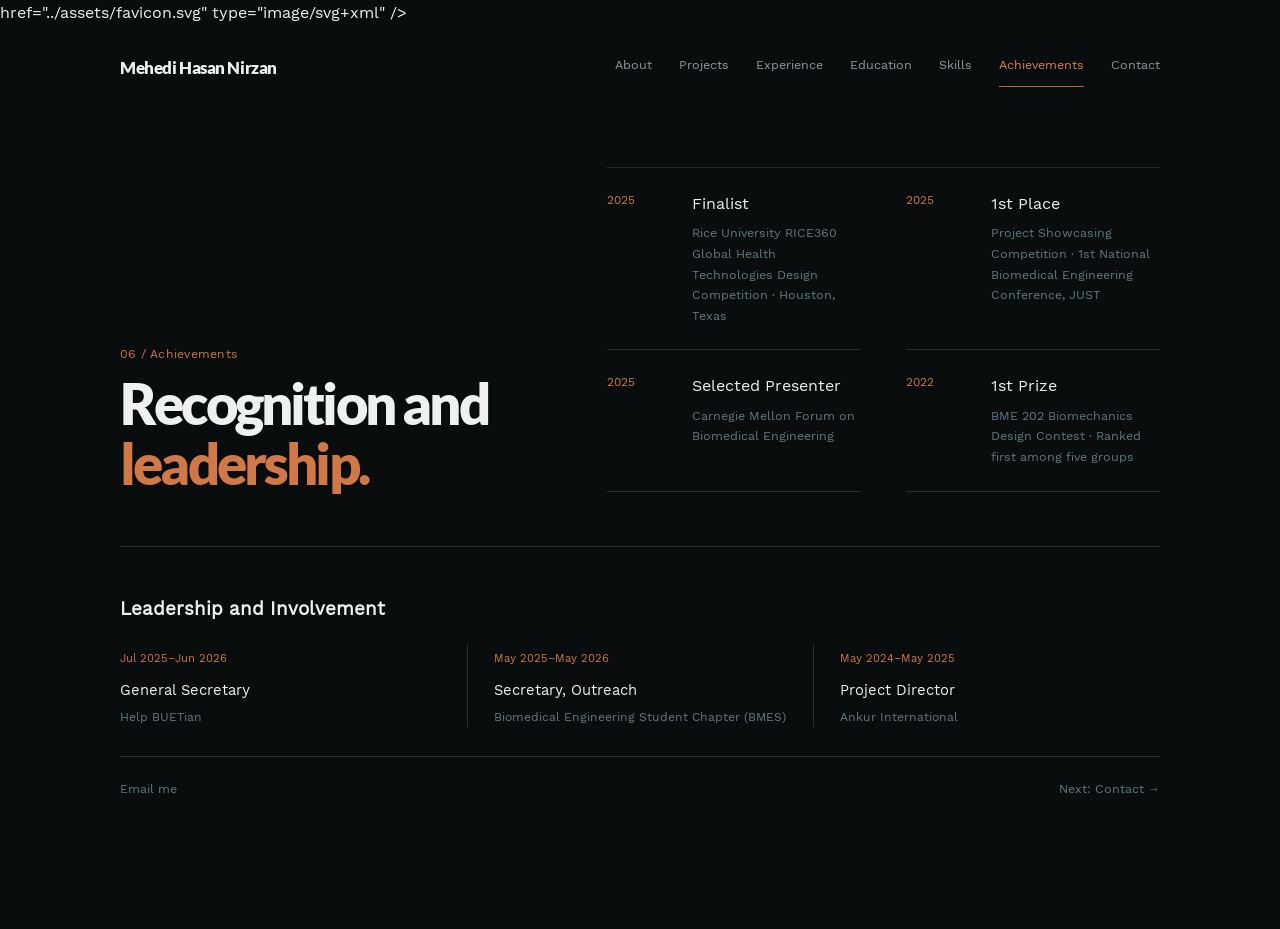
==== commit 5a6b092a: "Update index.html" ====
--- a/achievements/index.html
+++ b/achievements/index.html
@@ -54,28 +54,98 @@
     </div>
   </header>
   <main class="page-screen" id="main-content">
-    <header class="page-head">
-      <div><p class="page-kicker">06 / Achievements</p><h1>Recognition and <span>leadership.</span></h1></div>
-      <p class="page-intro">Selected competition results, presentation recognition, and roles centered on student support and outreach.</p>
-    </header>
-    <section class="achievement-grid" aria-label="Awards and recognition">
-      <article class="achievement-item"><span class="achievement-year">2025</span><div><h2>Finalist</h2><p>Rice University RICE360 Global Health Technologies Design Competition · Houston, Texas</p></div></article>
-      <article class="achievement-item"><span class="achievement-year">2025</span><div><h2>1st Place</h2><p>Project Showcasing Competition · 1st National Biomedical Engineering Conference, JUST</p></div></article>
-      <article class="achievement-item"><span class="achievement-year">2025</span><div><h2>Selected Presenter</h2><p>Carnegie Mellon Forum on Biomedical Engineering</p></div></article>
-      <article class="achievement-item"><span class="achievement-year">2022</span><div><h2>1st Prize</h2><p>BME 202 Biomechanics Design Contest · Ranked first among five groups</p></div></article>
-    </section>
-    <section class="page-section" aria-labelledby="leadership-heading">
-      <p class="section-label" id="leadership-heading">Leadership and involvement</p>
-      <div class="leadership-grid">
-        <article class="leadership-item"><span>Jul 2025–Jun 2026</span><h3>General Secretary</h3><p>Help BUETian</p></article>
-        <article class="leadership-item"><span>May 2025–May 2026</span><h3>Secretary, Outreach</h3><p>Biomedical Engineering Student Chapter (BMES)</p></article>
-        <article class="leadership-item"><span>May 2024–May 2025</span><h3>Project Director</h3><p>Ankur International</p></article>
+    <header class="page-head achievements-head">
+  <div class="achievements-title">
+    <p class="page-kicker">06 / Achievements</p>
+
+    <h1>
+      Recognition and
+      <span>leadership.</span>
+    </h1>
+  </div>
+
+  <section
+    class="achievement-grid"
+    aria-label="Awards and recognition"
+  >
+    <article class="achievement-item">
+      <span class="achievement-year">2025</span>
+
+      <div>
+        <h2>Finalist</h2>
+        <p>
+          Rice University RICE360 Global Health Technologies Design
+          Competition · Houston, Texas
+        </p>
       </div>
-    </section>
+    </article>
+
+    <article class="achievement-item">
+      <span class="achievement-year">2025</span>
+
+      <div>
+        <h2>1st Place</h2>
+        <p>
+          Project Showcasing Competition · 1st National Biomedical
+          Engineering Conference, JUST
+        </p>
+      </div>
+    </article>
+
+    <article class="achievement-item">
+      <span class="achievement-year">2025</span>
+
+      <div>
+        <h2>Selected Presenter</h2>
+        <p>Carnegie Mellon Forum on Biomedical Engineering</p>
+      </div>
+    </article>
+
+    <article class="achievement-item">
+      <span class="achievement-year">2022</span>
+
+      <div>
+        <h2>1st Prize</h2>
+        <p>
+          BME 202 Biomechanics Design Contest · Ranked first among five groups
+        </p>
+      </div>
+    </article>
+  </section>
+</header>
+
+<section
+  class="page-section leadership-section"
+  aria-labelledby="leadership-heading"
+>
+  <h3 id="leadership-heading">
+    Leadership and Involvement
+  </h3>
+
+  <div class="leadership-grid">
+    <article class="leadership-item">
+      <span>Jul 2025–Jun 2026</span>
+      <h3>General Secretary</h3>
+      <p>Help BUETian</p>
+    </article>
+
+    <article class="leadership-item">
+      <span>May 2025–May 2026</span>
+      <h3>Secretary, Outreach</h3>
+      <p>Biomedical Engineering Student Chapter (BMES)</p>
+    </article>
+
+    <article class="leadership-item">
+      <span>May 2024–May 2025</span>
+      <h3>Project Director</h3>
+      <p>Ankur International</p>
+    </article>
+  </div>
+</section>
     <footer class="page-footer">
       <a href="mailto:amimehedihasannirzan1010@gmail.com">Email me</a>
       <a href="/contact/">Next: Contact →</a>
     </footer>
   </main>
 </body>
-</html>+</html>
--- a/styles.css
+++ b/styles.css
@@ -492,10 +492,11 @@
     grid-column: 2;
     grid-row: 1;
   }
+}
 
 
 /* Medium screens */
-@mediareti (lassemin-width: bel621px) and (max-width: 900px) {
+@media (min-width: 621px) and (max-width: 900px) {
   .hero {
     grid-template-columns:
       minmax(0, 1fr)
@@ -536,7 +537,7 @@
 
 
 /* Phones */
-@media (max-width: abat620px) {
+@media (max-width: 620px) {
   .hero-copy,
   .portrait-wrap,
   .hero > .actions,
@@ -608,3 +609,515 @@
   flex: none;
   white-space: nowrap;
 }
+
+  /* ==================================================
+   PROJECTS PAGE — INTRODUCTION AND FEATURED THESIS
+   ================================================== */
+
+.projects-hero {
+  display: grid;
+  grid-template-columns: minmax(300px, 0.75fr) minmax(620px, 1.65fr);
+  gap: clamp(4rem, 8vw, 9rem);
+  align-items: start;
+  padding: clamp(4rem, 8vh, 7rem) 0;
+  border-bottom: 1px solid rgba(151, 190, 205, 0.2);
+}
+
+.projects-hero-heading {
+  position: sticky;
+  top: 7rem;
+}
+
+.projects-hero-heading .section-label {
+  margin: 0 0 1.5rem;
+  color: #d8733f;
+  font-size: 0.9rem;
+  letter-spacing: 0.04em;
+}
+
+.projects-hero-heading h1 {
+  max-width: 520px;
+  margin: 0;
+  color: #f1f4f3;
+  font-size: clamp(3.2rem, 5vw, 5.4rem);
+  font-weight: 700;
+  line-height: 0.96;
+  letter-spacing: -0.055em;
+}
+
+.projects-hero-heading h1 span {
+  display: block;
+  margin-top: 0.2em;
+  color: #d8733f;
+}
+
+/* Featured thesis */
+
+.featured-project {
+  display: grid;
+  grid-template-columns: minmax(0, 1fr) 185px;
+  gap: clamp(2rem, 4vw, 4rem);
+  min-width: 0;
+  padding-top: 0.25rem;
+}
+
+.project-meta {
+  display: flex;
+  justify-content: space-between;
+  gap: 1.5rem;
+  margin-bottom: 1.15rem;
+  color: #d8733f;
+  font-size: 0.86rem;
+}
+
+.project-meta p {
+  margin: 0;
+}
+
+.featured-project h2 {
+  max-width: 760px;
+  margin: 0;
+  color: #f1f4f3;
+  font-size: clamp(1.8rem, 2.6vw, 3rem);
+  line-height: 1.12;
+  letter-spacing: -0.035em;
+}
+
+.project-description {
+  max-width: 780px;
+  margin: 1.35rem 0 0;
+  color: #94bfd0;
+  font-size: 1.05rem;
+  line-height: 1.7;
+}
+
+.project-tags {
+  display: flex;
+  flex-wrap: wrap;
+  gap: 0.65rem 1.3rem;
+  margin: 1.4rem 0 0;
+  padding: 0;
+  list-style: none;
+}
+
+.project-tags li {
+  position: relative;
+  padding-left: 0.85rem;
+  color: #b8d0d8;
+  font-size: 0.88rem;
+}
+
+.project-tags li::before {
+  position: absolute;
+  left: 0;
+  color: #d8733f;
+  content: "•";
+}
+
+.project-supervisor {
+  margin: 1.25rem 0 0;
+  color: #688b9a;
+  font-size: 0.9rem;
+  line-height: 1.5;
+}
+
+/* Right-side method list */
+
+.featured-methods {
+  margin: 0;
+  padding-left: 2rem;
+  border-left: 1px solid rgba(151, 190, 205, 0.2);
+}
+
+.featured-methods div + div {
+  margin-top: 1.65rem;
+}
+
+.featured-methods dt {
+  margin-bottom: 0.45rem;
+  color: #d8733f;
+  font-size: 0.78rem;
+  line-height: 1.4;
+}
+
+.featured-methods dd {
+  margin: 0;
+  color: #94bfd0;
+  font-size: 0.93rem;
+  line-height: 1.5;
+}
+
+/* Tablet and mobile */
+
+@media (max-width: 1100px) {
+  .projects-hero {
+    grid-template-columns: 1fr;
+    gap: 3.5rem;
+  }
+
+  .projects-hero-heading {
+    position: static;
+  }
+
+  .projects-hero-heading h1 {
+    max-width: 800px;
+  }
+}
+
+@media (max-width: 720px) {
+  .projects-hero {
+    padding: 3rem 0;
+  }
+
+  .featured-project {
+    grid-template-columns: 1fr;
+  }
+
+  .featured-methods {
+    display: grid;
+    grid-template-columns: repeat(2, minmax(0, 1fr));
+    gap: 1.5rem;
+    padding: 1.5rem 0 0;
+    border-top: 1px solid rgba(151, 190, 205, 0.2);
+    border-left: 0;
+  }
+
+  .featured-methods div + div {
+    margin-top: 0;
+  }
+
+  .project-meta {
+    flex-direction: column;
+    gap: 0.3rem;
+  }
+}
+
+/* =========================================
+   Projects-page refinements
+   ========================================= */
+
+/* Bring the divider below the featured thesis upward. */
+.projects-hero {
+  padding-bottom: 0.5rem;
+}
+
+/* Orange, bold section heading without a glow. */
+#other-projects-heading {
+  display: inline-block;
+  color: var(--orange-hover) !important;
+  font-family: "Lato", Arial, sans-serif;
+  font-size: 0.9rem;
+  font-weight: 900;
+  letter-spacing: 0.035em;
+  text-shadow: none !important;
+  filter: none !important;
+}
+
+/* Desktop thesis positioning. */
+@media (min-width: 1101px) {
+  .featured-project {
+    width: calc(100% + 100px);
+    margin-left: -100px;
+    transform: none;
+    gap: 10px;
+  }
+
+  .project-description {
+    width: 100%;
+    max-width: none;
+  }
+
+  .featured-project-main > .project-meta {
+    width: 100%;
+  }
+
+  .featured-project-main > .project-meta > :last-child {
+    transform: translateX(6px);
+  }
+}
+
+/* Prevent desktop offsets from affecting tablets and phones. */
+@media (max-width: 1100px) {
+  .featured-project {
+    margin-left: 0;
+    transform: none;
+  }
+
+  .featured-project-main > .project-meta,
+  .featured-project-main > .project-meta > :last-child {
+    width: auto;
+    transform: none;
+  }
+}
+
+/* =========================================
+   Experience-page compact layout
+   ========================================= */
+
+.experience-head {
+  grid-template-columns:
+    minmax(300px, 0.72fr)
+    minmax(500px, 1.28fr);
+
+  gap: clamp(4rem, 8vw, 7rem);
+  align-items: start;
+}
+
+.experience-title {
+  min-width: 0;
+}
+
+.experience-summary {
+  min-width: 0;
+  border-top: 1px solid var(--line);
+}
+
+.experience-entry {
+  padding: 1.25rem 0 1.35rem;
+  border-bottom: 1px solid var(--line);
+}
+
+.experience-entry-top {
+  display: flex;
+  justify-content: space-between;
+  align-items: baseline;
+  gap: 2rem;
+}
+
+.experience-role {
+  margin: 0;
+  color: var(--blue);
+  font-size: 0.76rem;
+}
+
+.experience-entry time {
+  flex: none;
+  color: var(--orange-soft);
+  font-size: 0.74rem;
+}
+
+.experience-entry h2 {
+  margin: 0.35rem 0 0;
+  color: var(--text);
+  font-size: 1.05rem;
+  font-weight: 400;
+  line-height: 1.35;
+}
+
+.experience-link {
+  transition:
+    color 160ms ease,
+    text-shadow 160ms ease;
+}
+
+.experience-link:hover,
+.experience-link:focus-visible {
+  color: var(--orange-hover);
+  text-shadow: 0 0 12px rgba(207, 116, 67, 0.25);
+}
+
+.experience-location {
+  margin: 0.3rem 0 0;
+  color: var(--orange-soft);
+  font-size: 0.72rem;
+}
+
+.experience-description {
+  max-width: 650px;
+  margin: 0.55rem 0 0;
+  color: var(--quiet);
+  font-size: 0.79rem;
+  line-height: 1.65;
+}
+
+@media (max-width: 900px) {
+  .experience-head {
+    grid-template-columns: 1fr;
+    gap: 2.5rem;
+  }
+}
+
+@media (max-width: 620px) {
+  .experience-entry-top {
+    align-items: flex-start;
+    flex-direction: column;
+    gap: 0.2rem;
+  }
+}
+
+/* =========================================
+   Experience page
+   ========================================= */
+
+.experience-head {
+  display: grid;
+  grid-template-columns:
+    minmax(300px, 0.86fr)
+    minmax(0, 1.14fr);
+  gap: 70px;
+  align-items: start !important;
+  padding-bottom: 42px;
+}
+
+.experience-title {
+  min-width: 0;
+  align-self: start;
+}
+
+.experience-summary {
+  min-width: 0;
+  border-top: 1px solid var(--line);
+}
+
+.experience-entry {
+  padding: 18px 0 20px;
+  border-bottom: 1px solid var(--line);
+}
+
+.experience-entry-top {
+  display: flex;
+  justify-content: space-between;
+  align-items: baseline;
+  gap: 24px;
+}
+
+.experience-role {
+  margin: 0;
+  color: var(--blue);
+  font-size: 0.76rem;
+}
+
+.experience-entry time {
+  flex: none;
+  color: var(--orange-soft);
+  font-size: 0.74rem;
+}
+
+.experience-entry h2 {
+  margin: 5px 0 0;
+  color: var(--text);
+  font-size: 1.05rem;
+  font-weight: 400;
+  line-height: 1.35;
+}
+
+.experience-link {
+  transition: color 160ms ease;
+}
+
+.experience-link:hover,
+.experience-link:focus-visible {
+  color: var(--orange-hover);
+}
+
+.experience-location {
+  margin: 5px 0 0;
+  color: var(--orange-soft);
+  font-size: 0.72rem;
+}
+
+.experience-description {
+  max-width: 620px;
+  margin: 8px 0 0;
+  color: var(--quiet);
+  font-size: 0.79rem;
+  line-height: 1.6;
+}
+
+@media (max-width: 900px) {
+  .experience-head {
+    grid-template-columns: 1fr;
+    gap: 36px;
+  }
+}
+
+@media (max-width: 620px) {
+  .experience-entry-top {
+    align-items: flex-start;
+    flex-direction: column;
+    gap: 2px;
+  }
+}
+
+/* Remove the line below the final internship entry */
+.experience-entry:last-child {
+  border-bottom: none;
+}
+
+/* Remove the line above Research Engineer */
+.experience-summary {
+  border-top: none;
+}
+
+/* Make role titles orange */
+.experience-role {
+  color: var(--orange-soft);
+}
+
+/* Make the hospital address neutral */
+.experience-location {
+  color: var(--quiet);
+}
+
+/* Remove the line below the internship */
+.experience-entry:last-child {
+  border-bottom: none;
+}
+
+/* Place location directly beneath the portrait */
+.portrait-wrap {
+  flex-direction: column;
+}
+
+.portrait-location {
+  margin: 14px 0 0;
+  color: var(--quiet);
+  font-size: 0.8rem;
+  line-height: 1.4;
+  text-align: center;
+  white-space: nowrap;
+}
+
+/* Underline academic links while preserving the existing glow */
+.introduction a.academic-link {
+  text-decoration-line: underline;
+  text-decoration-color: rgba(207, 116, 67, 0.65);
+  text-decoration-thickness: 1px;
+  text-underline-offset: 4px;
+}
+
+.introduction a.academic-link:hover,
+.introduction a.academic-link:focus-visible {
+  text-decoration-color: var(--orange-hover);
+}
+
+/* Make thesis type and date orange */
+.featured-project .project-meta p {
+  color: var(--orange-soft);
+}
+
+/* Education dates: neutral rather than orange */
+.education-list .education-date {
+  color: var(--quiet) !important;
+}
+
+/* Institution names: permanently orange */
+.education-entry h2 .institution-link {
+  color: var(--orange-soft);
+  text-decoration-line: underline;
+  text-decoration-color: transparent;
+  text-decoration-thickness: 1px;
+  text-underline-offset: 5px;
+  transition:
+    color 180ms ease,
+    text-decoration-color 180ms ease,
+    text-shadow 180ms ease;
+}
+
+/* Animated underline and subtle glow on hover */
+.education-entry h2 .institution-link:hover,
+.education-entry h2 .institution-link:focus-visible {
+  color: var(--orange-hover);
+  text-decoration-color: var(--orange-hover);
+  text-shadow: 0 0 12px rgba(207, 116, 67, 0.25);
+}
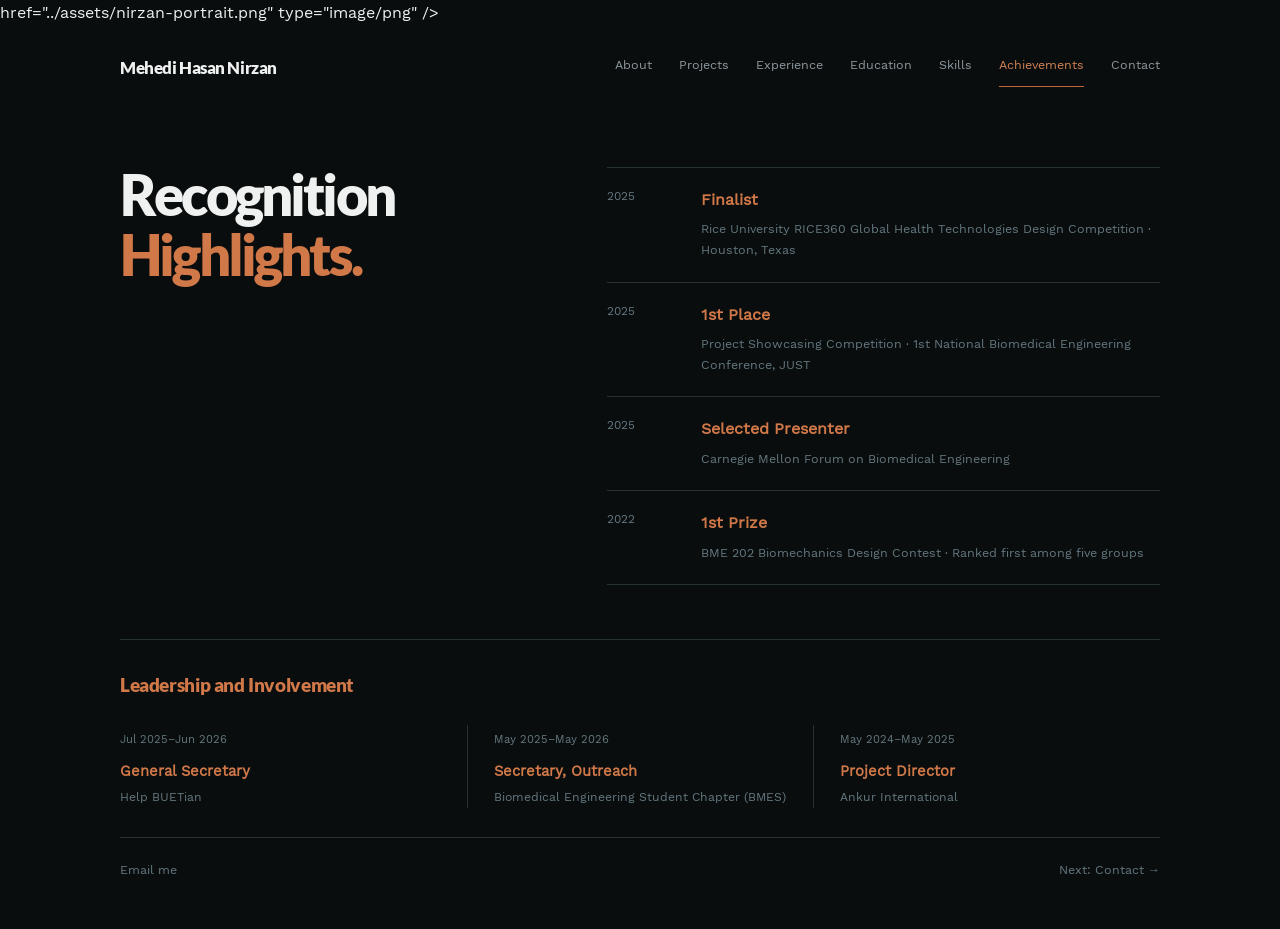
==== commit 10f8431f: "Update index.html" ====
--- a/achievements/index.html
+++ b/achievements/index.html
@@ -5,7 +5,7 @@
   <meta name="viewport" content="width=device-width, initial-scale=1" />
   <meta name="description" content="Selected awards, presentation recognition, leadership, and involvement." />
   <meta name="theme-color" content="#090d0e" />
-  <link <link rel="icon" type="image/png" href="/assets/nirzan-portrait.png?v=2" /> href="../assets/favicon.svg" type="image/svg+xml" />
+  <link <link rel="icon" type="image/png" href="/assets/nirzan-portrait.png?v=2" /> href="../assets/nirzan-portrait.png" type="image/png" />
   <link rel="stylesheet" href="../styles.css" />
   <title>Achievements — Mehedi Hasan Nirzan</title>
 <script>
@@ -56,11 +56,10 @@
   <main class="page-screen" id="main-content">
     <header class="page-head achievements-head">
   <div class="achievements-title">
-    <p class="page-kicker">06 / Achievements</p>
 
     <h1>
-      Recognition and
-      <span>leadership.</span>
+      Recognition
+      <span>Highlights.</span>
     </h1>
   </div>
 
@@ -119,7 +118,7 @@
   aria-labelledby="leadership-heading"
 >
   <h3 id="leadership-heading">
-    Leadership and Involvement
+    Leadership and <span>Involvement</span>
   </h3>
 
   <div class="leadership-grid">
--- a/styles.css
+++ b/styles.css
@@ -1121,3 +1121,76 @@
   text-decoration-color: var(--orange-hover);
   text-shadow: 0 0 12px rgba(207, 116, 67, 0.25);
 }
+
+/* =========================================
+   Achievements page
+   ========================================= */
+
+/* Keep the main heading left and achievements right */
+.achievements-head {
+  align-items: start;
+}
+
+/* Stack achievements vertically in the right column */
+.achievements-head .achievement-grid {
+  display: grid;
+  grid-template-columns: 1fr;
+  gap: 0;
+  border-top: 1px solid var(--line);
+}
+
+/* Individual achievement */
+.achievements-head .achievement-item {
+  display: grid;
+  grid-template-columns: 70px minmax(0, 1fr);
+  gap: 24px;
+  padding: 19px 0 21px;
+  border-bottom: 1px solid var(--line);
+}
+
+/* Achievement dates: neutral */
+.achievements-head .achievement-year {
+  color: var(--quiet);
+}
+
+/* Finalist, 1st Place, Selected Presenter and 1st Prize */
+.achievements-head .achievement-item h2 {
+  color: var(--orange-soft);
+  font-weight: 700;
+}
+
+/* Leadership section heading */
+.leadership-section #leadership-heading {
+  margin: 0 0 24px;
+  color: var(--orange-soft);
+  font-family: "Lato", Arial, sans-serif;
+  font-size: 1.2rem;
+  font-weight: 900;
+  letter-spacing: -0.02em;
+}
+
+/* Leadership dates: neutral */
+.leadership-section .leadership-item > span {
+  color: var(--quiet);
+}
+
+/* Leadership role names: orange */
+.leadership-section .leadership-item h3 {
+  color: var(--orange-soft);
+  font-weight: 700;
+}
+
+/* Mobile layout */
+@media (max-width: 900px) {
+  .achievements-head {
+    grid-template-columns: 1fr;
+    gap: 36px;
+  }
+}
+
+@media (max-width: 520px) {
+  .achievements-head .achievement-item {
+    grid-template-columns: 1fr;
+    gap: 5px;
+  }
+}
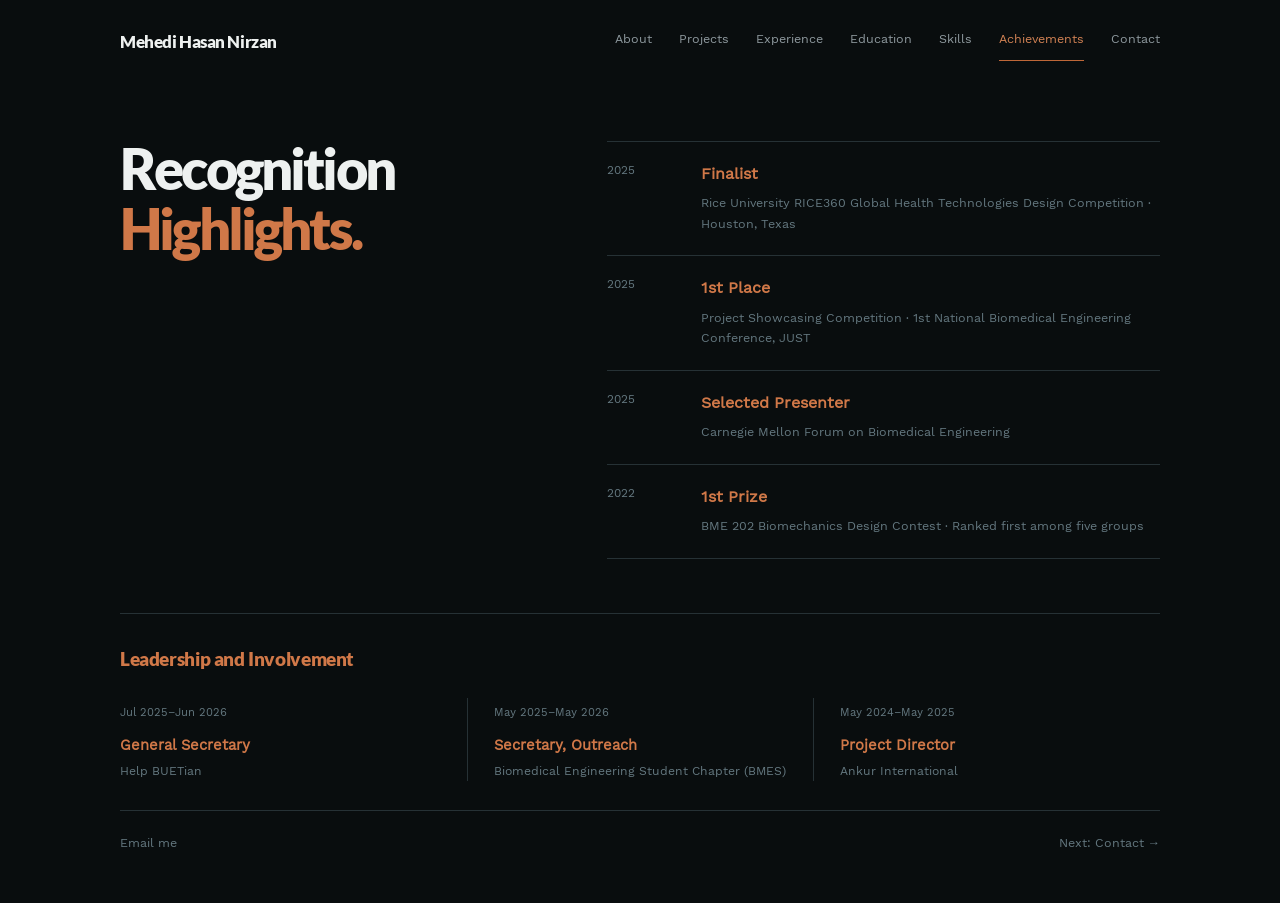
==== commit 43c60220: "Update index.html" ====
--- a/achievements/index.html
+++ b/achievements/index.html
@@ -5,7 +5,7 @@
   <meta name="viewport" content="width=device-width, initial-scale=1" />
   <meta name="description" content="Selected awards, presentation recognition, leadership, and involvement." />
   <meta name="theme-color" content="#090d0e" />
-  <link <link rel="icon" type="image/png" href="/assets/nirzan-portrait.png?v=2" /> href="../assets/nirzan-portrait.png" type="image/png" />
+  <link rel="icon" type="image/png" href="/assets/nirzan-portrait.png?v=2" />
   <link rel="stylesheet" href="../styles.css" />
   <title>Achievements — Mehedi Hasan Nirzan</title>
 <script>
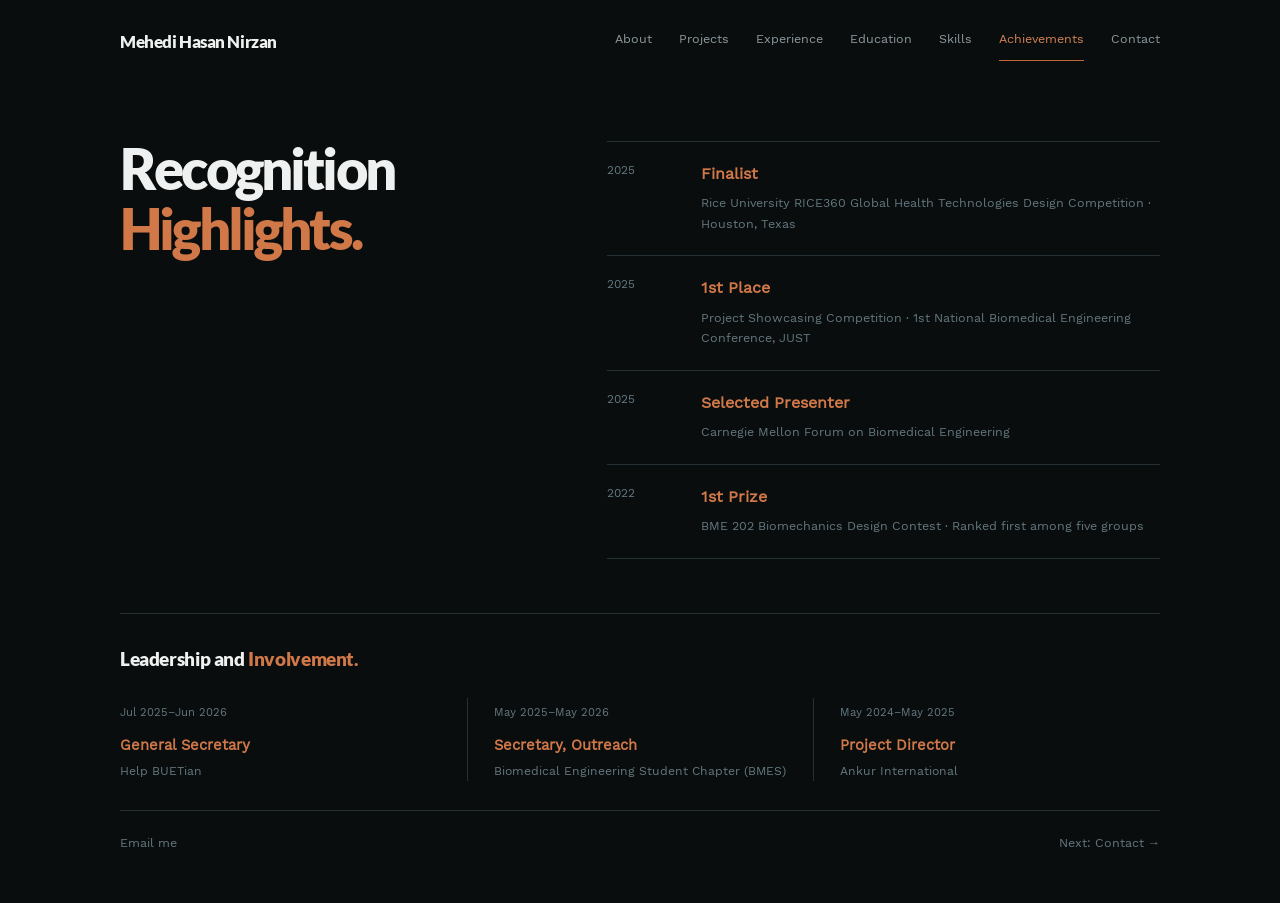
==== commit cbb466ca: "Update index.html" ====
--- a/achievements/index.html
+++ b/achievements/index.html
@@ -118,7 +118,7 @@
   aria-labelledby="leadership-heading"
 >
   <h3 id="leadership-heading">
-    Leadership and <span>Involvement</span>
+    Leadership and <span>Involvement.</span>
   </h3>
 
   <div class="leadership-grid">
--- a/styles.css
+++ b/styles.css
@@ -1160,13 +1160,19 @@
 }
 
 /* Leadership section heading */
+/* Leadership section heading */
 .leadership-section #leadership-heading {
   margin: 0 0 24px;
-  color: var(--orange-soft);
+  color: var(--text);
   font-family: "Lato", Arial, sans-serif;
   font-size: 1.2rem;
   font-weight: 900;
   letter-spacing: -0.02em;
+}
+
+/* Orange final part */
+.leadership-section #leadership-heading span {
+  color: var(--orange-soft);
 }
 
 /* Leadership dates: neutral */
@@ -1194,3 +1200,20 @@
     gap: 5px;
   }
 }
+
+
+/* Keep Recognition Highlights visible while scrolling through achievements */
+@media (min-width: 901px) {
+  .achievements-title {
+    position: sticky;
+    top: 7rem;
+    align-self: start;
+  }
+}
+
+/* Disable sticky positioning on smaller screens */
+@media (max-width: 900px) {
+  .achievements-title {
+    position: static;
+  }
+}
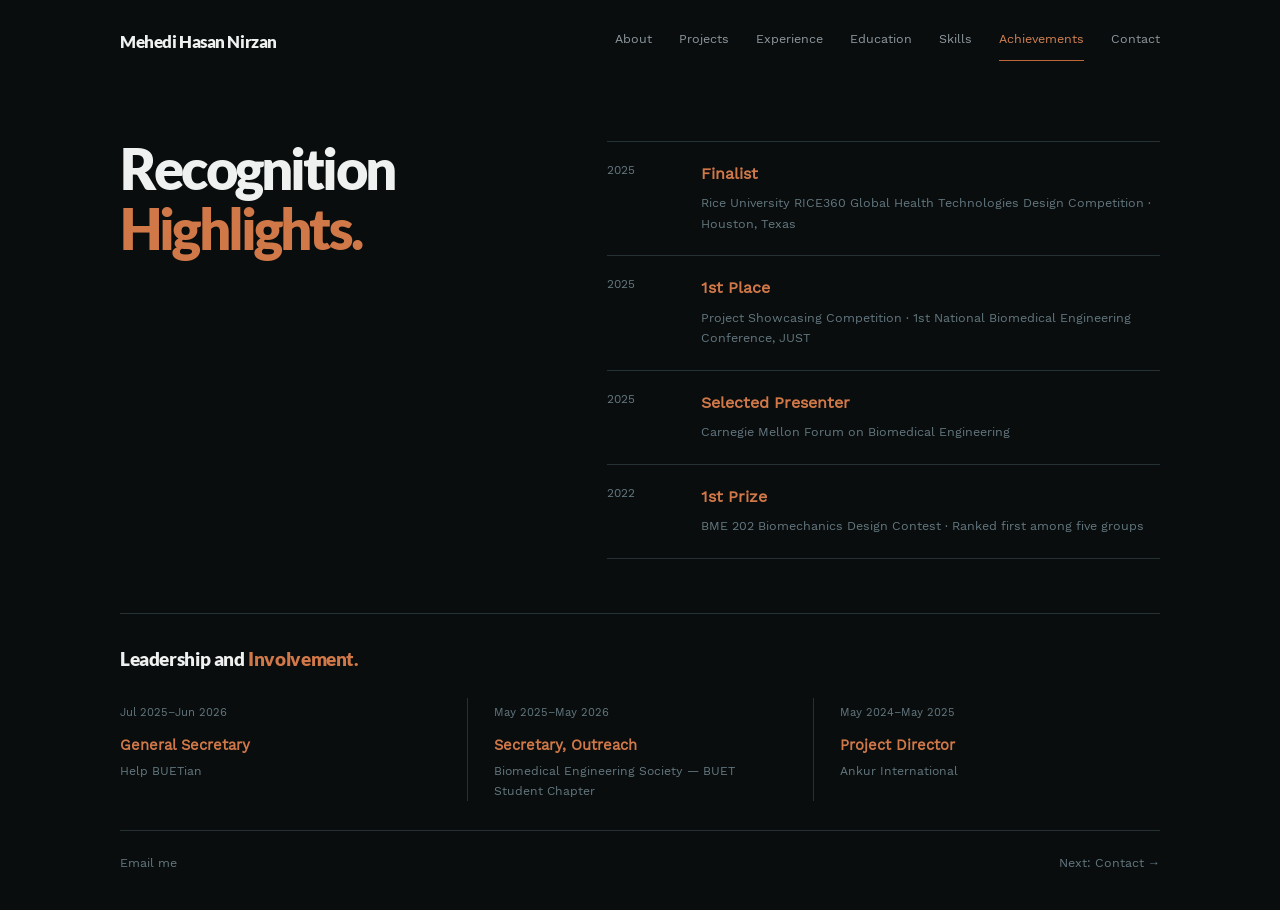
==== commit 9a3a603f: "Update index.html" ====
--- a/achievements/index.html
+++ b/achievements/index.html
@@ -125,19 +125,46 @@
     <article class="leadership-item">
       <span>Jul 2025–Jun 2026</span>
       <h3>General Secretary</h3>
-      <p>Help BUETian</p>
+      <p>
+  <a
+    class="leadership-org-link"
+    href="https://www.facebook.com/HelpBUETian"
+    target="_blank"
+    rel="noopener noreferrer"
+  >
+    Help BUETian
+  </a>
+</p>
     </article>
 
     <article class="leadership-item">
       <span>May 2025–May 2026</span>
       <h3>Secretary, Outreach</h3>
-      <p>Biomedical Engineering Student Chapter (BMES)</p>
+      <p>
+  <a
+    class="leadership-org-link"
+    href="https://buetbmes.org/"
+    target="_blank"
+    rel="noopener noreferrer"
+  >
+    Biomedical Engineering Society — BUET Student Chapter
+  </a>
+</p>
     </article>
 
     <article class="leadership-item">
       <span>May 2024–May 2025</span>
       <h3>Project Director</h3>
-      <p>Ankur International</p>
+      <p>
+  <a
+    class="leadership-org-link"
+    href="https://ankurintl.org/"
+    target="_blank"
+    rel="noopener noreferrer"
+  >
+    Ankur International
+  </a>
+</p>
     </article>
   </div>
 </section>
